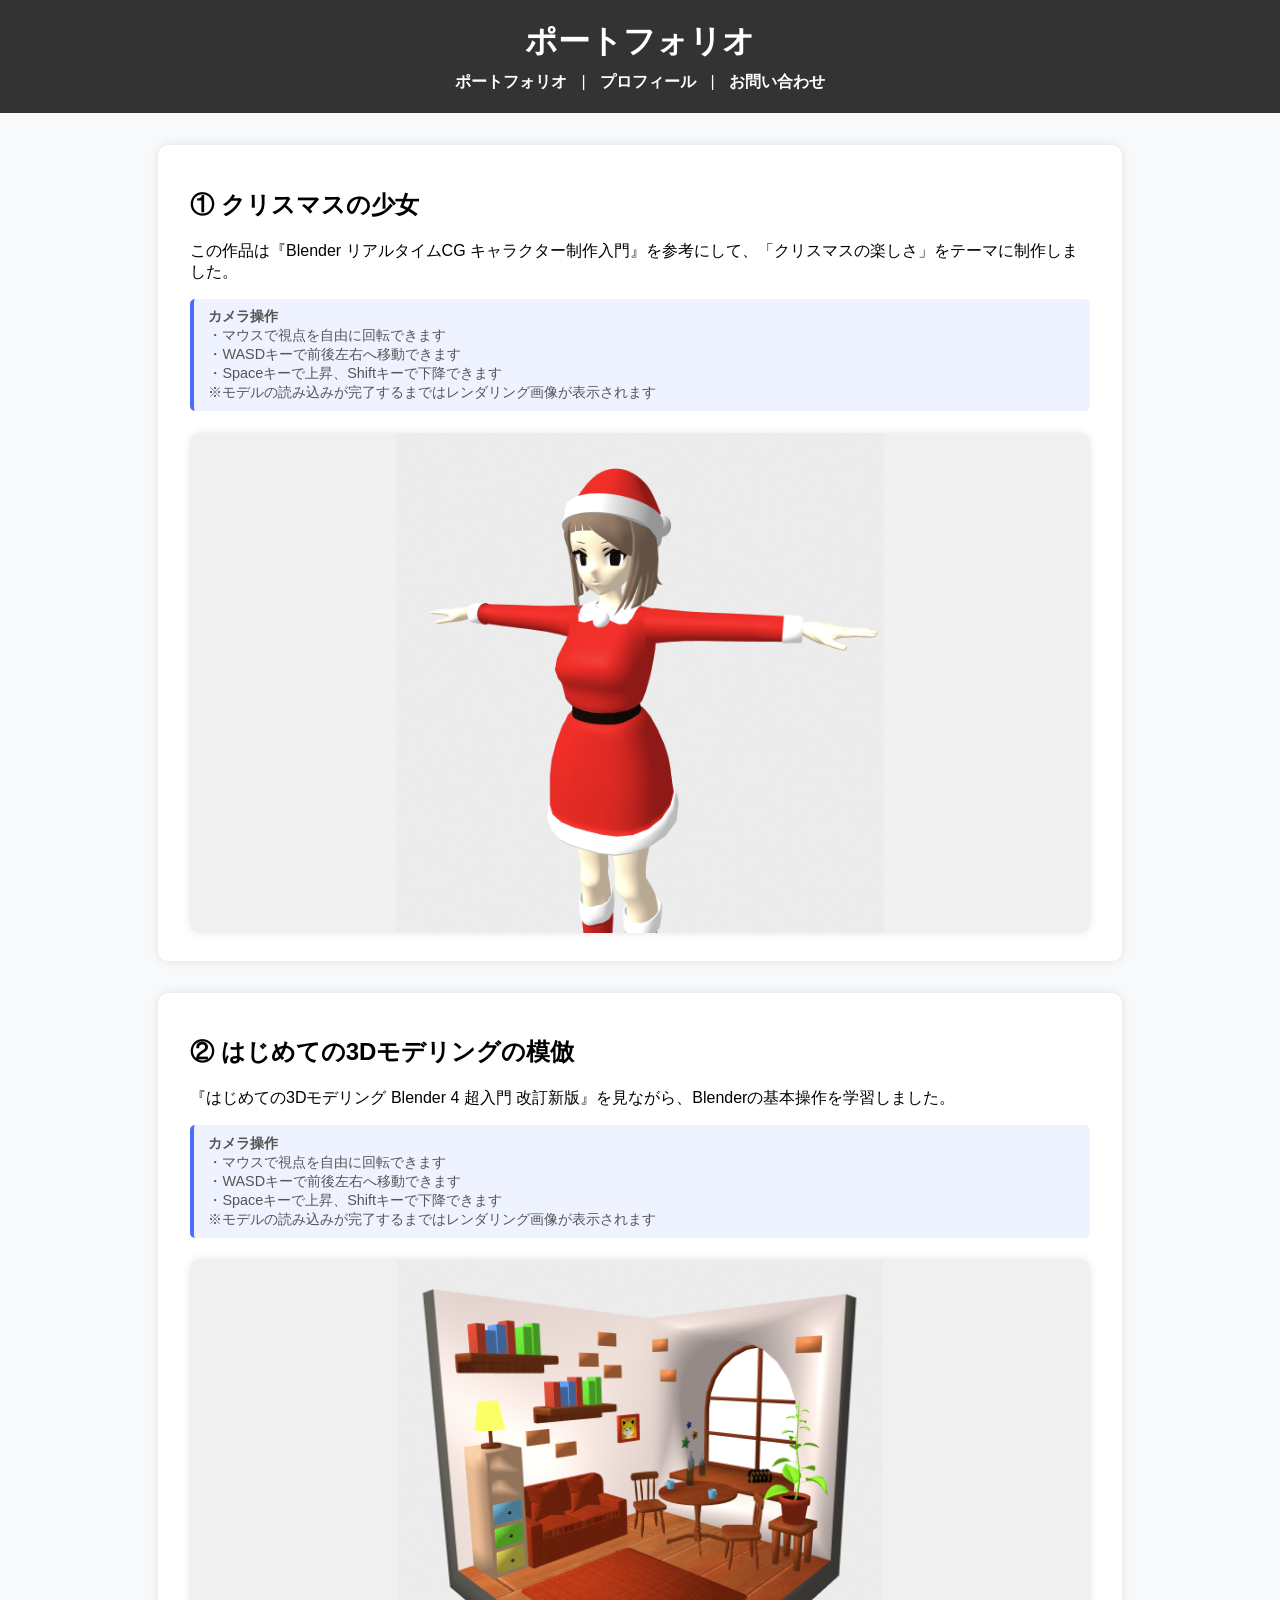
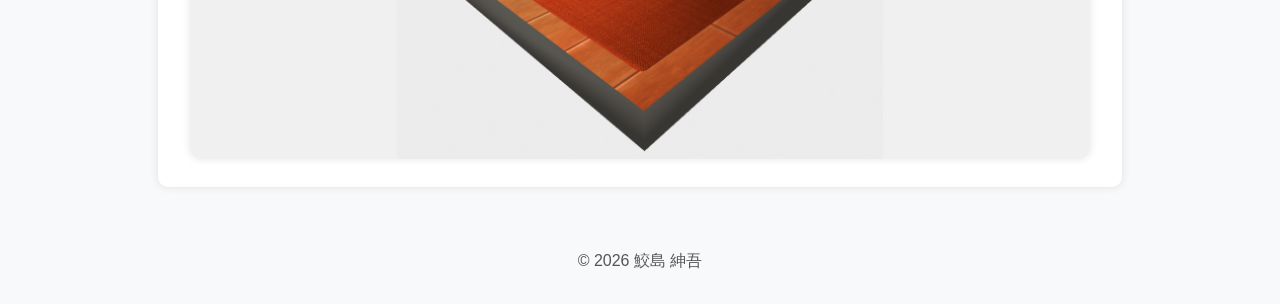
==== index.html @ ba3d9455 "202603082246 index.htmlの内容を変更ヘッダーを他のページと合わせる。プロフィールのページを中央揃え" ====
<!DOCTYPE html>
<html lang="ja">
<head>
  <meta charset="UTF-8">
  <title>ポートフォリオ</title>
  <link rel="stylesheet" href="style.css">
  <style>
    iframe {
      width: 100%;
      height: 500px;
      border: none;
      margin-top: 10px;
      border-radius: 10px;
    }
  </style>
</head>
<body>
  <header>
    <h1>ポートフォリオ</h1>
    <nav>
      <a href="index.html">ポートフォリオ</a> |
      <a href="profile.html">プロフィール</a> | 
      <a href="contact.html">お問い合わせ</a>
    </nav>
  </header>

  <section>
    <h2>① クリスマスの少女</h2>
    <p>この作品は『Blender リアルタイムCG キャラクター制作入門』を参考にして、「クリスマスの楽しさ」をテーマに制作しました。</p>
    <p class="camera-guide">
    <strong>カメラ操作</strong><br>
      ・マウスで視点を自由に回転できます<br>
      ・WASDキーで前後左右へ移動できます<br>
      ・Spaceキーで上昇、Shiftキーで下降できます<br>
      ※モデルの読み込みが完了するまではレンダリング画像が表示されます</p>

    <iframe src="scene1.html"></iframe>
  </section>

  <section>
    <h2>② はじめての3Dモデリングの模倣</h2>
    <p>『はじめての3Dモデリング Blender 4 超入門 改訂新版』を見ながら、Blenderの基本操作を学習しました。</p>
    <p class="camera-guide">
    <strong>カメラ操作</strong><br>
      ・マウスで視点を自由に回転できます<br>
      ・WASDキーで前後左右へ移動できます<br>
      ・Spaceキーで上昇、Shiftキーで下降できます<br>
      ※モデルの読み込みが完了するまではレンダリング画像が表示されます</p>

    <iframe src="scene2.html"></iframe>
  </section>

  <footer>
    <p>© 2026 鮫島 紳吾</p>
  </footer>
</body>
</html>
---- style.css ----
body {
  font-family: "Hiragino Kaku Gothic ProN", sans-serif;
  background: #f8f9fa;
  margin: 0;
  padding: 0;
}

header {
  text-align: center;
  background: #333;
  color: white;
  padding: 20px 0;
}

header h1{
  margin: 0;
}

section {
  max-width: 900px;
  margin: 2em auto;
  background: white;
  padding: 1.5em 2em;
  border-radius: 10px;
  box-shadow: 0 0 10px rgba(0,0,0,0.1);
}

/* プロフィールページ用 */
.profile-section{
  text-align: center;
}
.profile-section ul{
  list-style-position: inside;
  padding: 0;
}

/* ▼ カメラ説明文の見た目を整える */
.camera-guide {
  font-size: 0.9em;
  color: #555;
  background: #eef3ff;
  padding: 0.6em 1em;
  border-left: 4px solid #4a6cff;
  border-radius: 5px;
  margin-bottom: 0.8em;
}

/* ▼ iframe を綺麗に表示する */
iframe {
  width: 100%;
  height: 500px;
  border: none;
  border-radius: 10px;
  margin-top: 10px;
  box-shadow: 0 0 8px rgba(0,0,0,0.1);
}

/* footer */
footer {
  text-align: center;
  padding: 1em;
  color: #555;
}

/* ▼ ヘッダー内ナビゲーション */
nav {
  margin-top: 8px;
}

nav a {
  color: #fff;
  text-decoration: none;
  margin: 0 10px;
  font-weight: bold;
}

nav a:hover {
  text-decoration: underline;
}
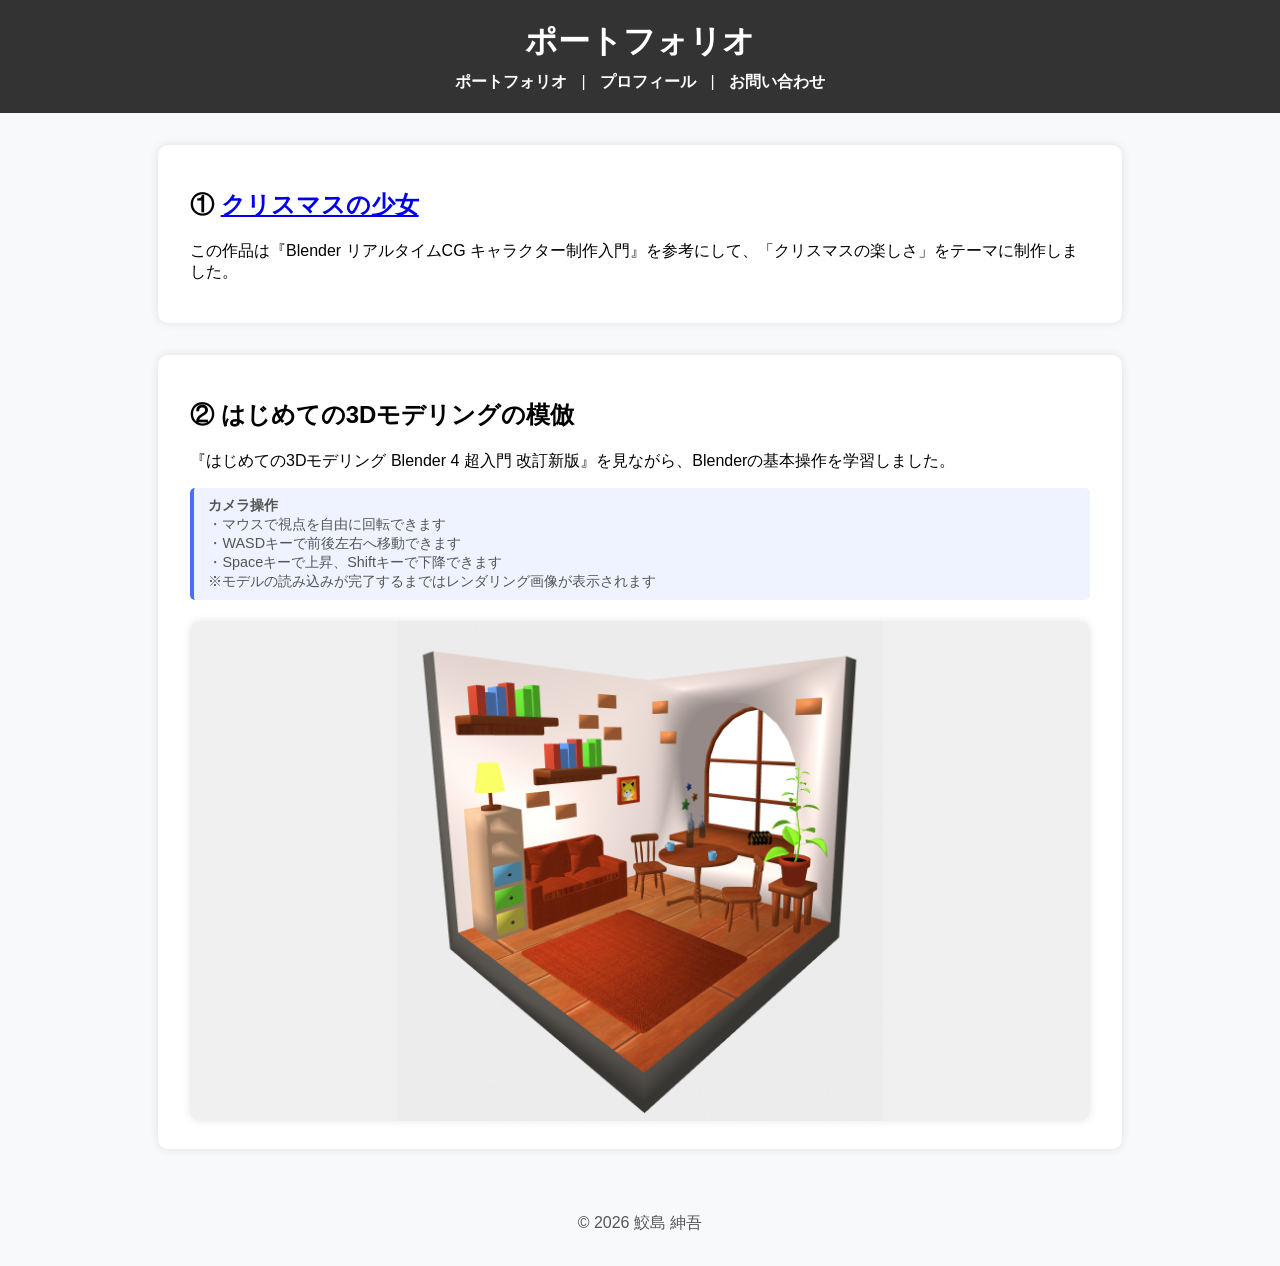
==== commit 9d28ad3c: "202603082330 作品別に表示されるものを３Dビューのところを削除" ====
--- a/index.html
+++ b/index.html
@@ -25,16 +25,8 @@
   </header>
 
   <section>
-    <h2>① クリスマスの少女</h2>
+    <h2>① <a href="works/christmas-girl.html">クリスマスの少女</a></h2>
     <p>この作品は『Blender リアルタイムCG キャラクター制作入門』を参考にして、「クリスマスの楽しさ」をテーマに制作しました。</p>
-    <p class="camera-guide">
-    <strong>カメラ操作</strong><br>
-      ・マウスで視点を自由に回転できます<br>
-      ・WASDキーで前後左右へ移動できます<br>
-      ・Spaceキーで上昇、Shiftキーで下降できます<br>
-      ※モデルの読み込みが完了するまではレンダリング画像が表示されます</p>
-
-    <iframe src="scene1.html"></iframe>
   </section>
 
   <section>
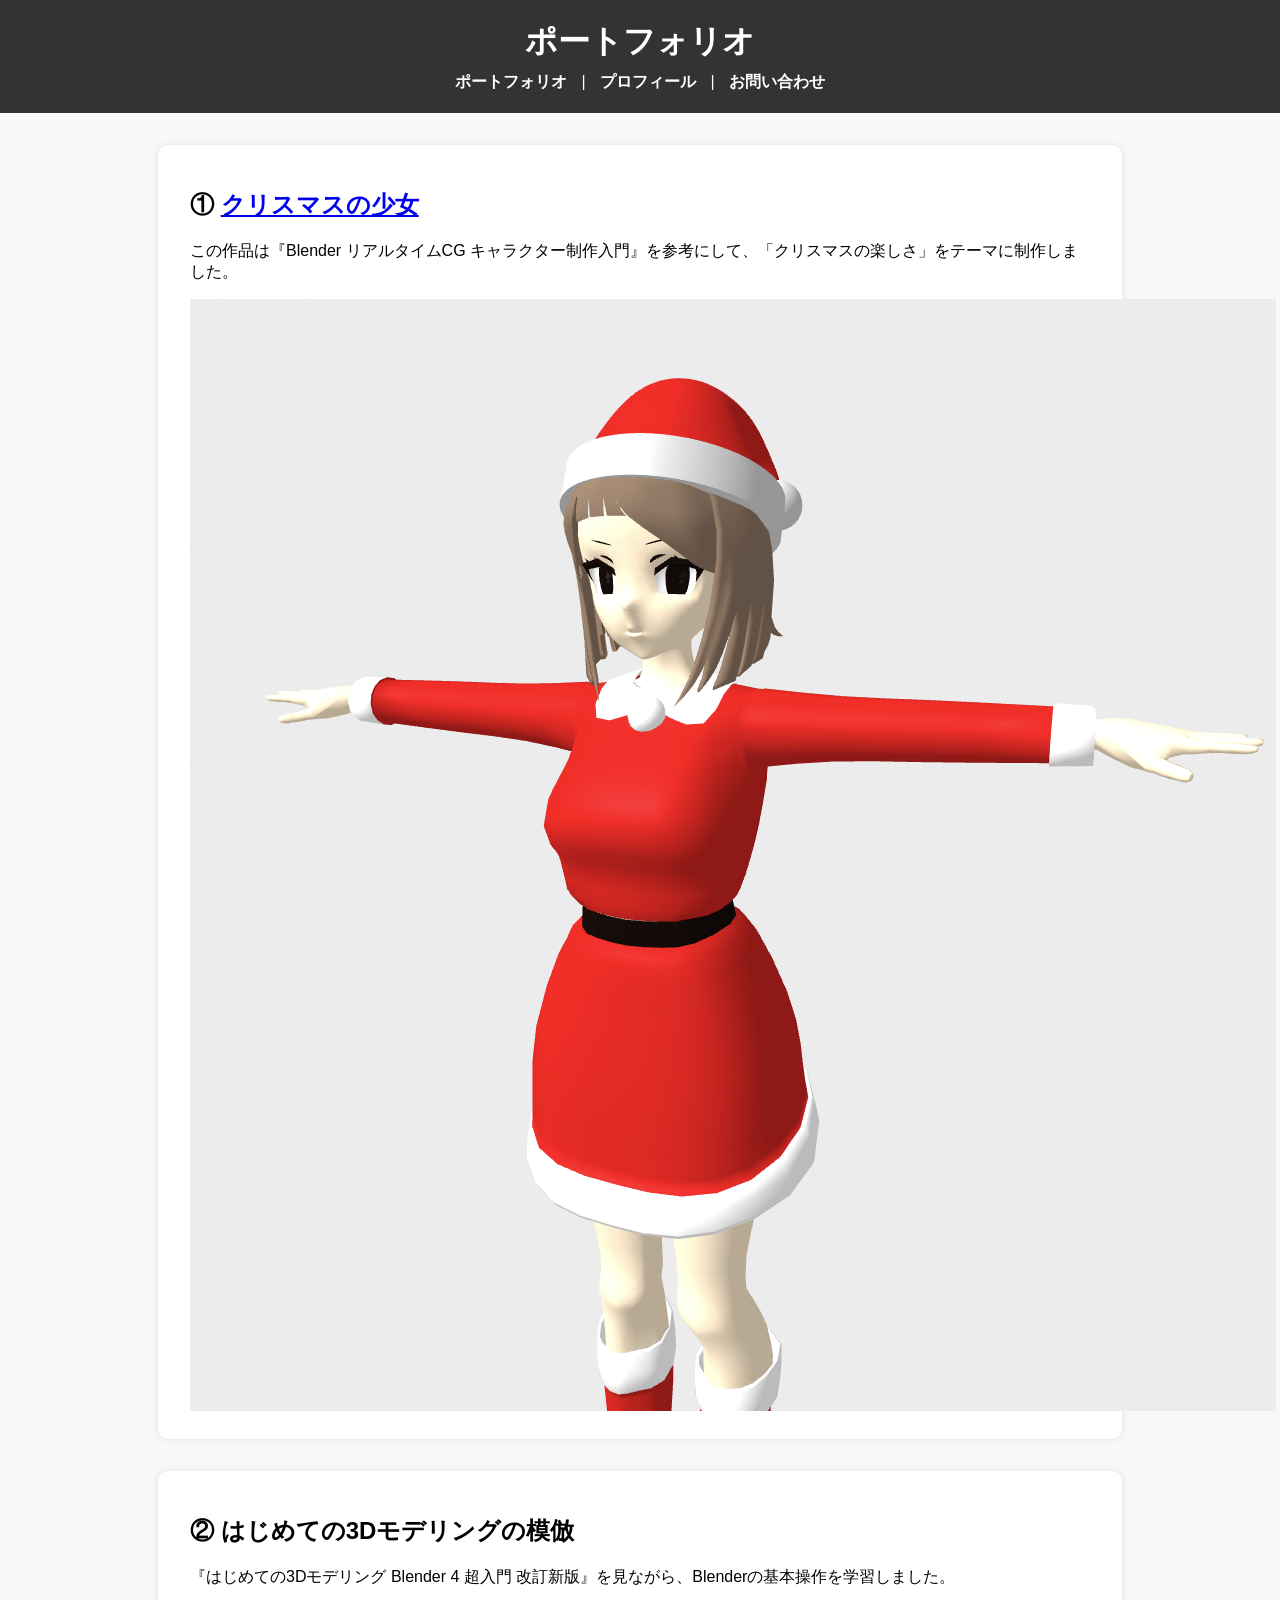
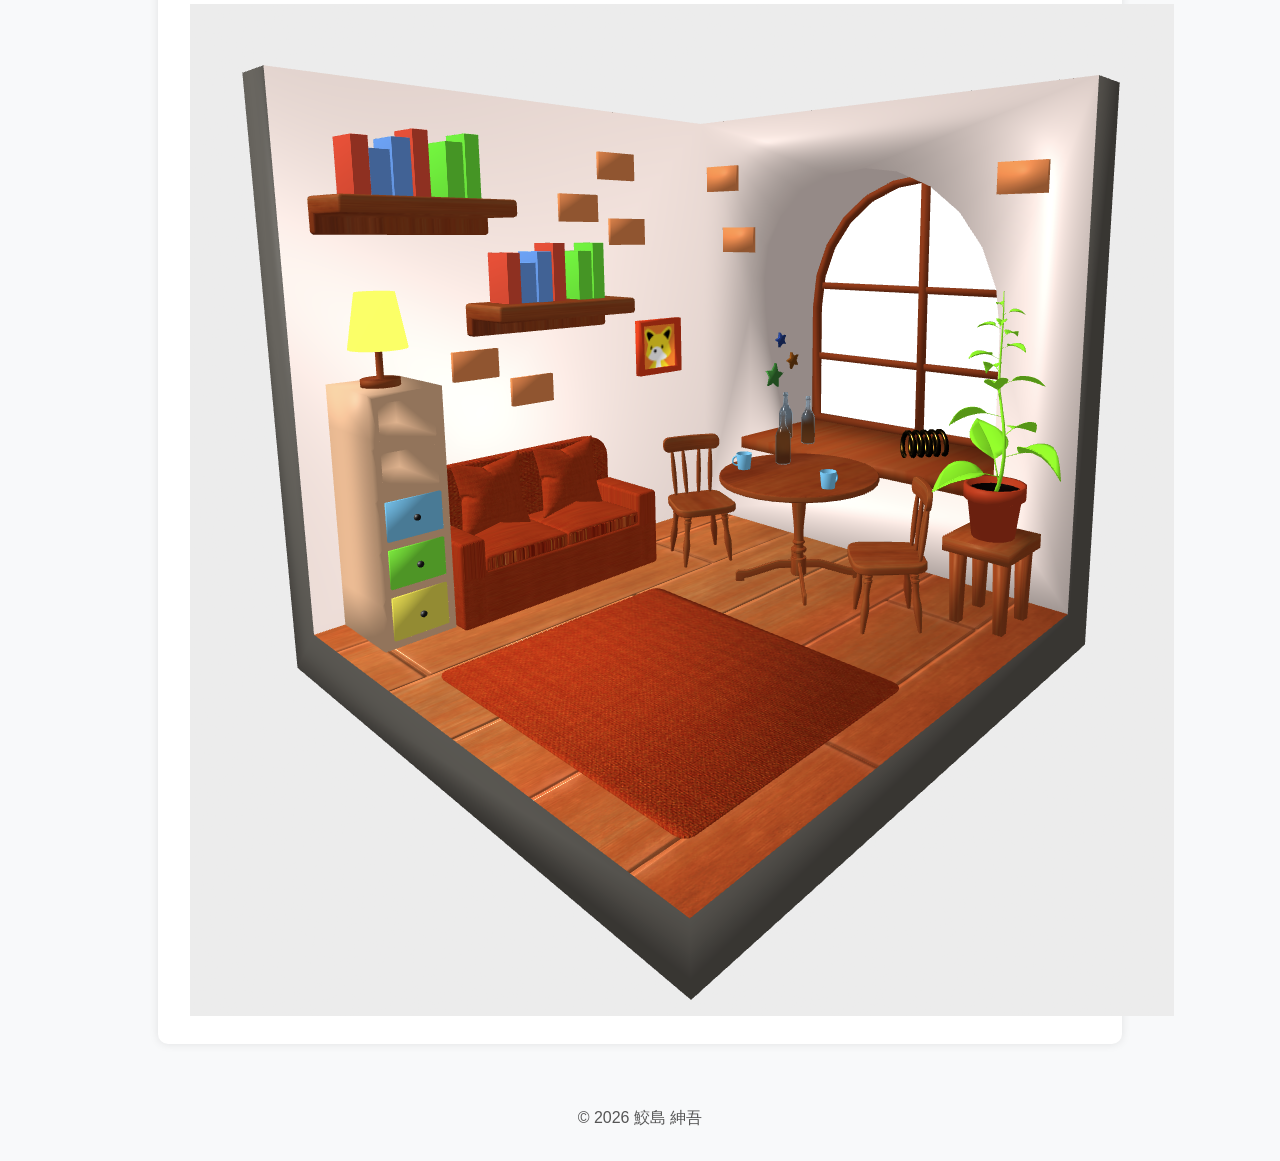
==== commit b68a0a04: "202603082348 ポートフォリオのページを変更" ====
--- a/index.html
+++ b/index.html
@@ -27,19 +27,13 @@
   <section>
     <h2>① <a href="works/christmas-girl.html">クリスマスの少女</a></h2>
     <p>この作品は『Blender リアルタイムCG キャラクター制作入門』を参考にして、「クリスマスの楽しさ」をテーマに制作しました。</p>
+    <img src="assets/model1_preview.png" alt="クリスマスの少女">
   </section>
 
   <section>
     <h2>② はじめての3Dモデリングの模倣</h2>
     <p>『はじめての3Dモデリング Blender 4 超入門 改訂新版』を見ながら、Blenderの基本操作を学習しました。</p>
-    <p class="camera-guide">
-    <strong>カメラ操作</strong><br>
-      ・マウスで視点を自由に回転できます<br>
-      ・WASDキーで前後左右へ移動できます<br>
-      ・Spaceキーで上昇、Shiftキーで下降できます<br>
-      ※モデルの読み込みが完了するまではレンダリング画像が表示されます</p>
-
-    <iframe src="scene2.html"></iframe>
+    <img src="assets/model2_preview.png" alt="部屋のモデリング">
   </section>
 
   <footer>
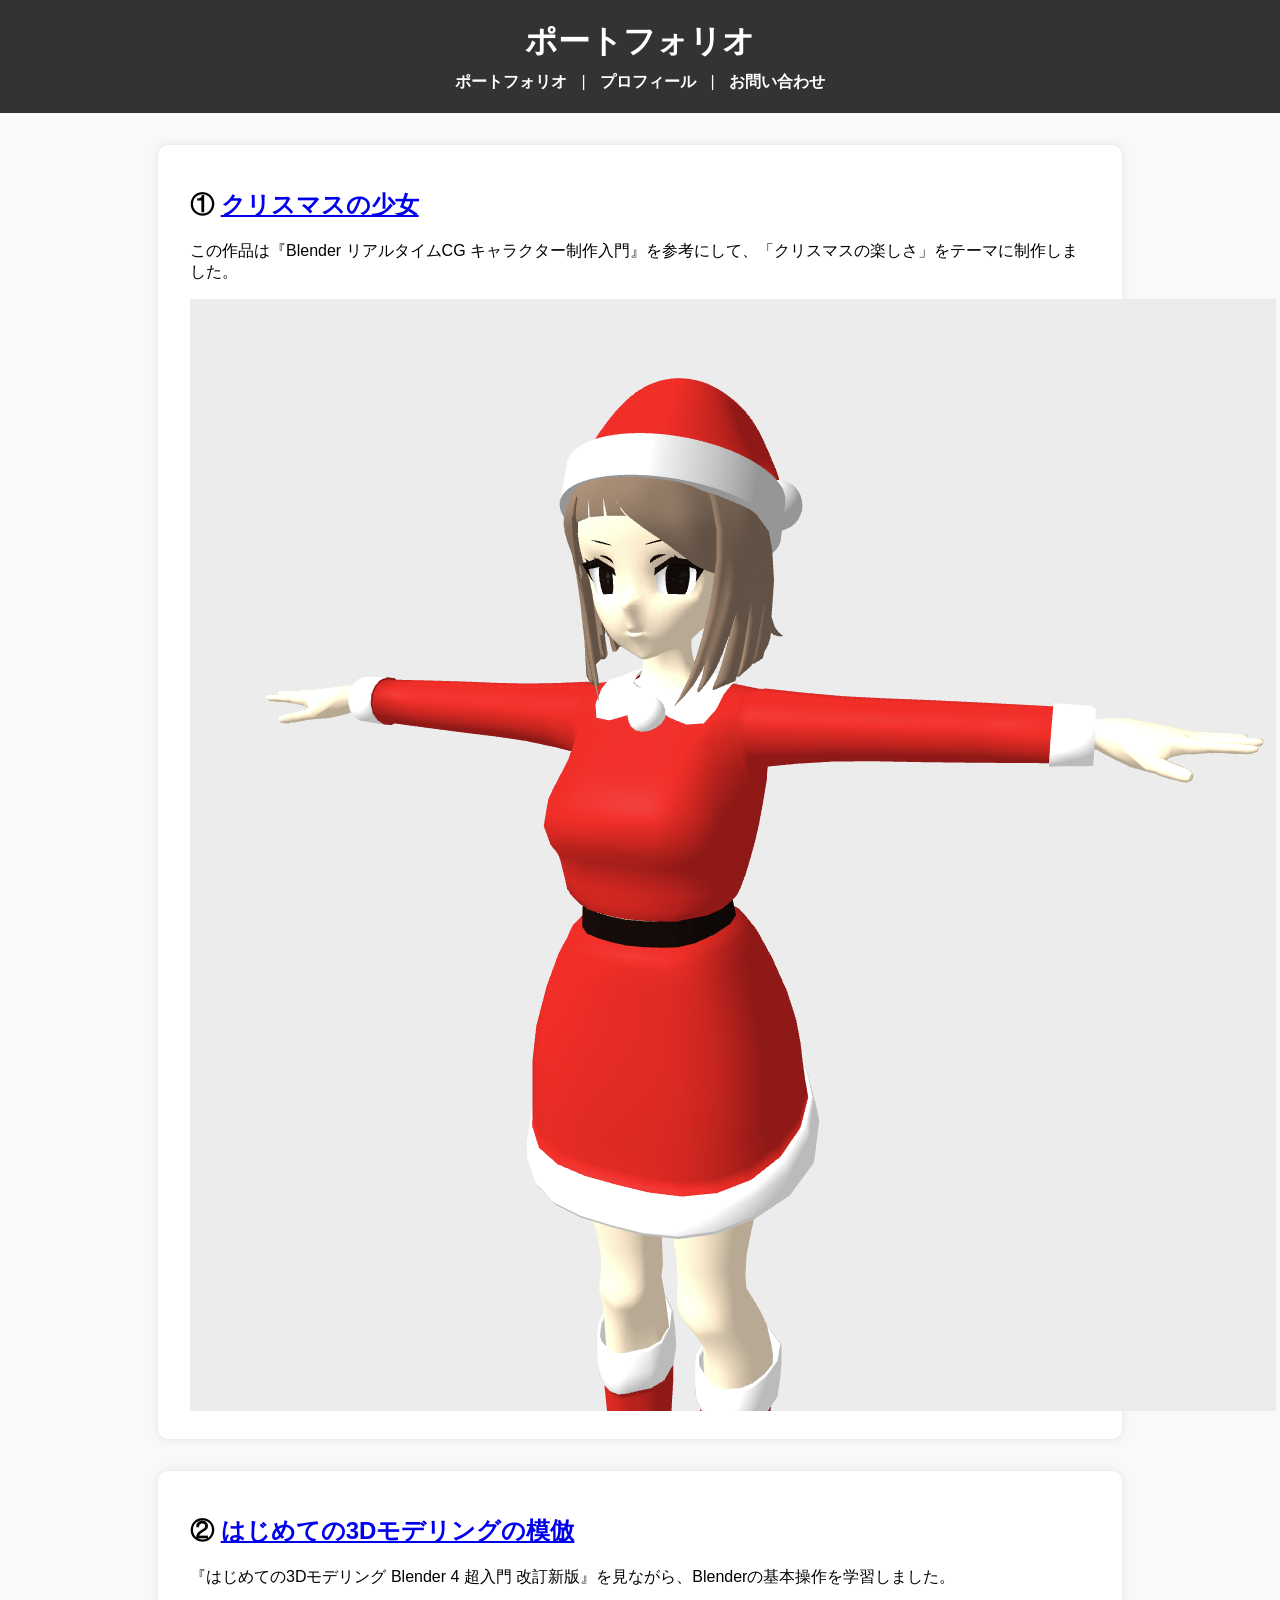
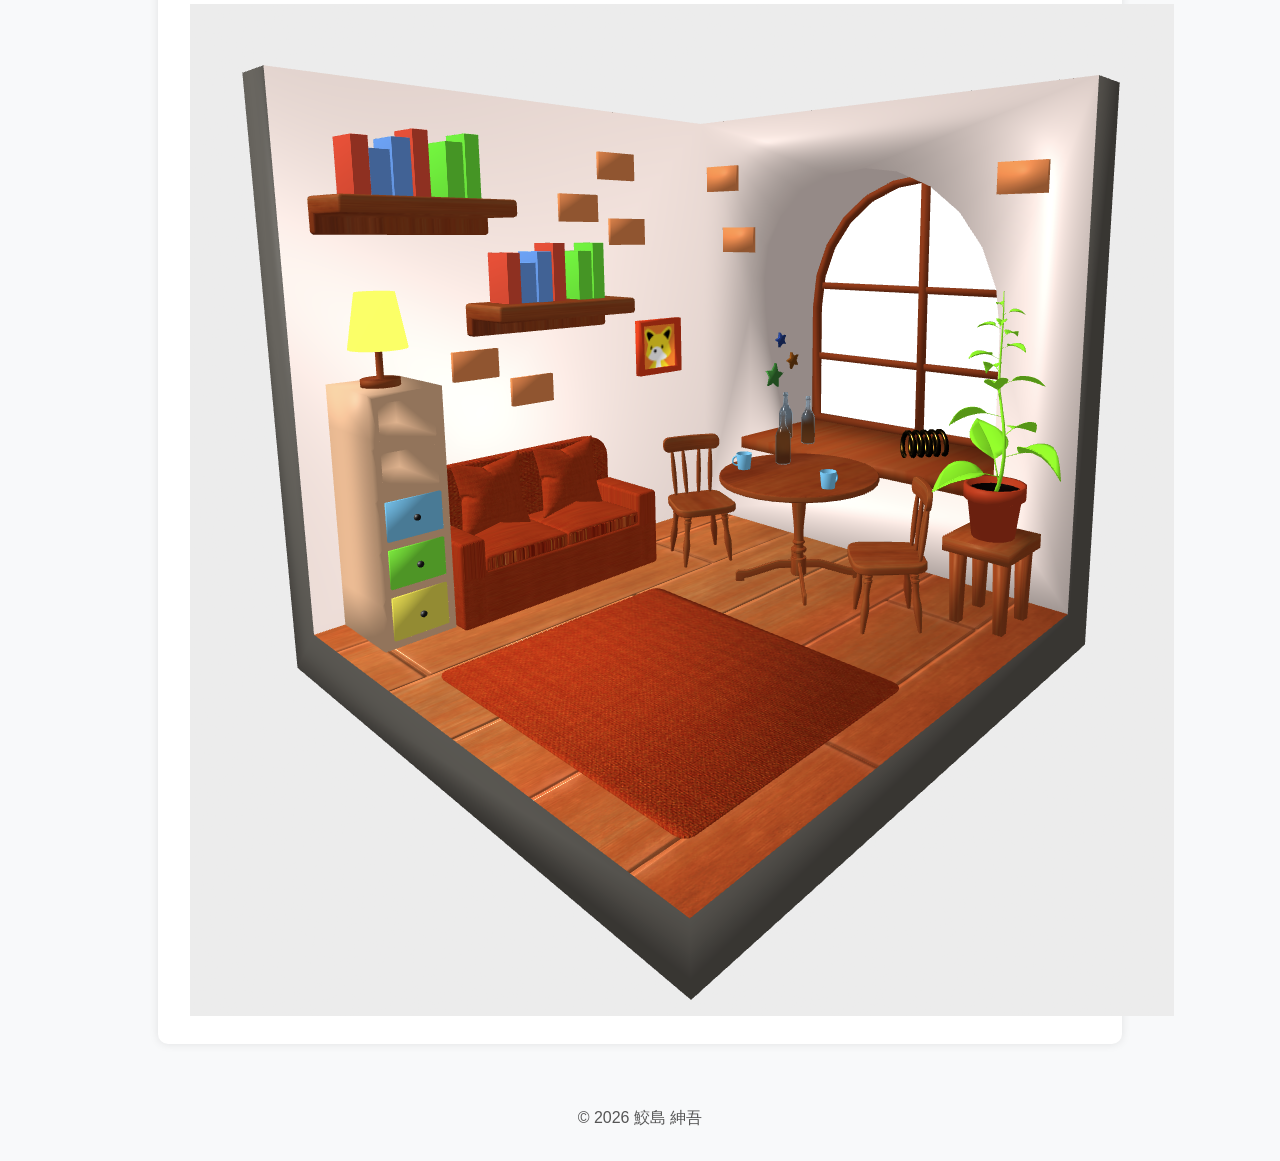
==== commit b1c5ebe4: "202603090015 部屋のモデリングのページを新規作成" ====
--- a/index.html
+++ b/index.html
@@ -31,7 +31,7 @@
   </section>
 
   <section>
-    <h2>② はじめての3Dモデリングの模倣</h2>
+    <h2>② <a href="works/roomModeling.html">はじめての3Dモデリングの模倣</a></h2>
     <p>『はじめての3Dモデリング Blender 4 超入門 改訂新版』を見ながら、Blenderの基本操作を学習しました。</p>
     <img src="assets/model2_preview.png" alt="部屋のモデリング">
   </section>
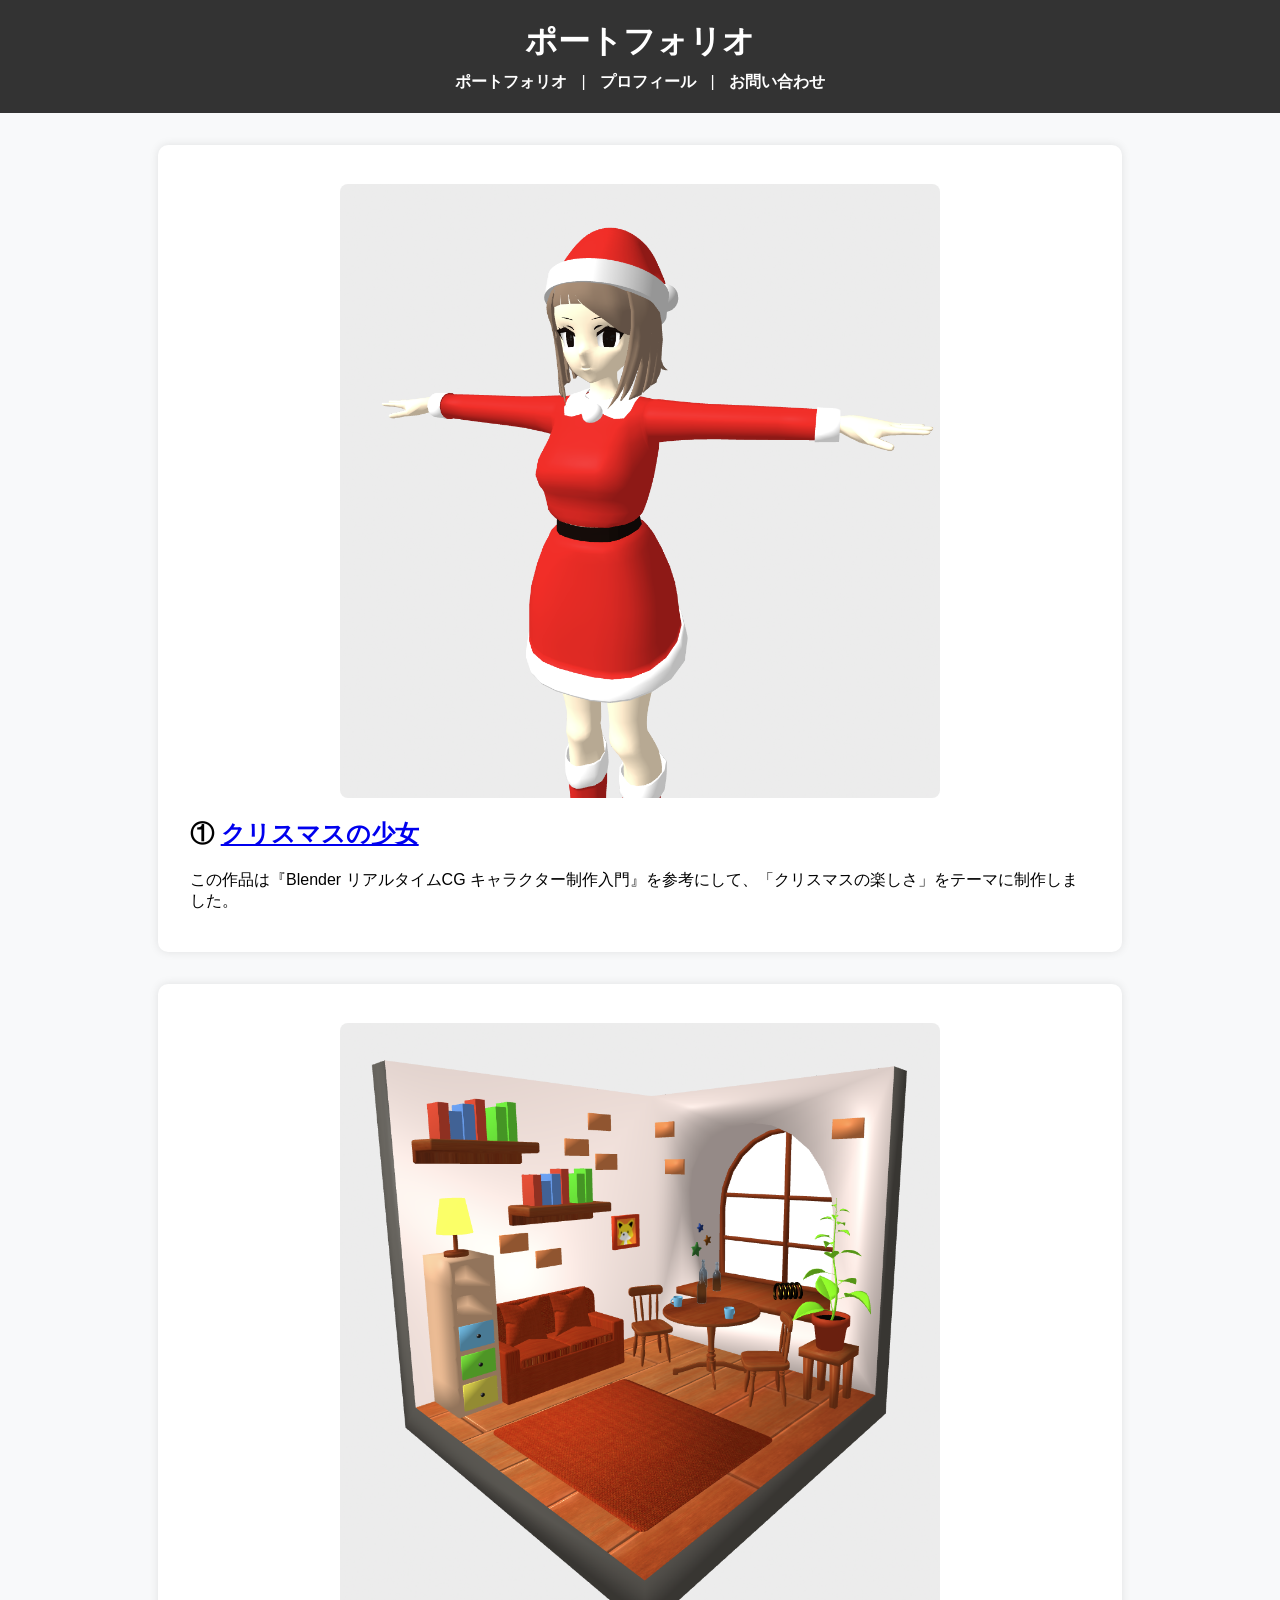
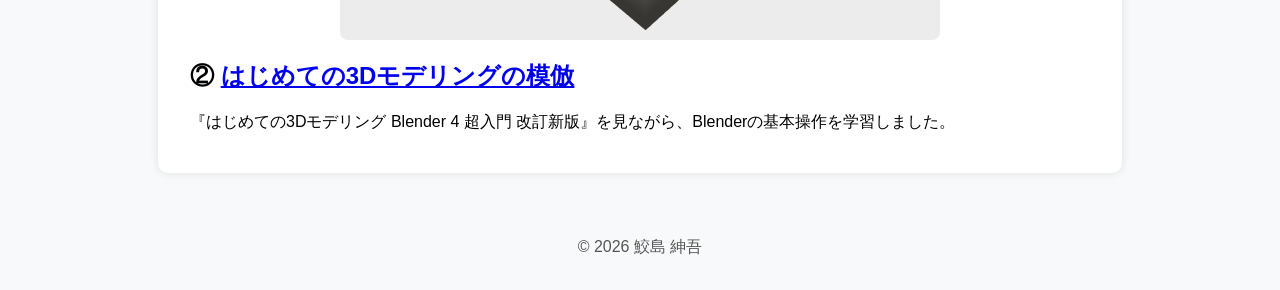
==== commit d009b4a9: "202603090028 白いカードからはみ出しているのを収める" ====
--- a/index.html
+++ b/index.html
@@ -25,15 +25,15 @@
   </header>
 
   <section>
+    <img src="assets/model1_preview.png" alt="クリスマスの少女">
     <h2>① <a href="works/christmas-girl.html">クリスマスの少女</a></h2>
     <p>この作品は『Blender リアルタイムCG キャラクター制作入門』を参考にして、「クリスマスの楽しさ」をテーマに制作しました。</p>
-    <img src="assets/model1_preview.png" alt="クリスマスの少女">
   </section>
 
   <section>
+    <img src="assets/model2_preview.png" alt="部屋のモデリング">
     <h2>② <a href="works/roomModeling.html">はじめての3Dモデリングの模倣</a></h2>
     <p>『はじめての3Dモデリング Blender 4 超入門 改訂新版』を見ながら、Blenderの基本操作を学習しました。</p>
-    <img src="assets/model2_preview.png" alt="部屋のモデリング">
   </section>
 
   <footer>
--- a/style.css
+++ b/style.css
@@ -23,6 +23,15 @@
   padding: 1.5em 2em;
   border-radius: 10px;
   box-shadow: 0 0 10px rgba(0,0,0,0.1);
+}
+
+section img {
+  width: 100%;
+  max-width: 600px;
+  height: auto;
+  display: block;
+  margin: 15px auto 0;
+  border-radius: 8px;
 }
 
 /* プロフィールページ用 */
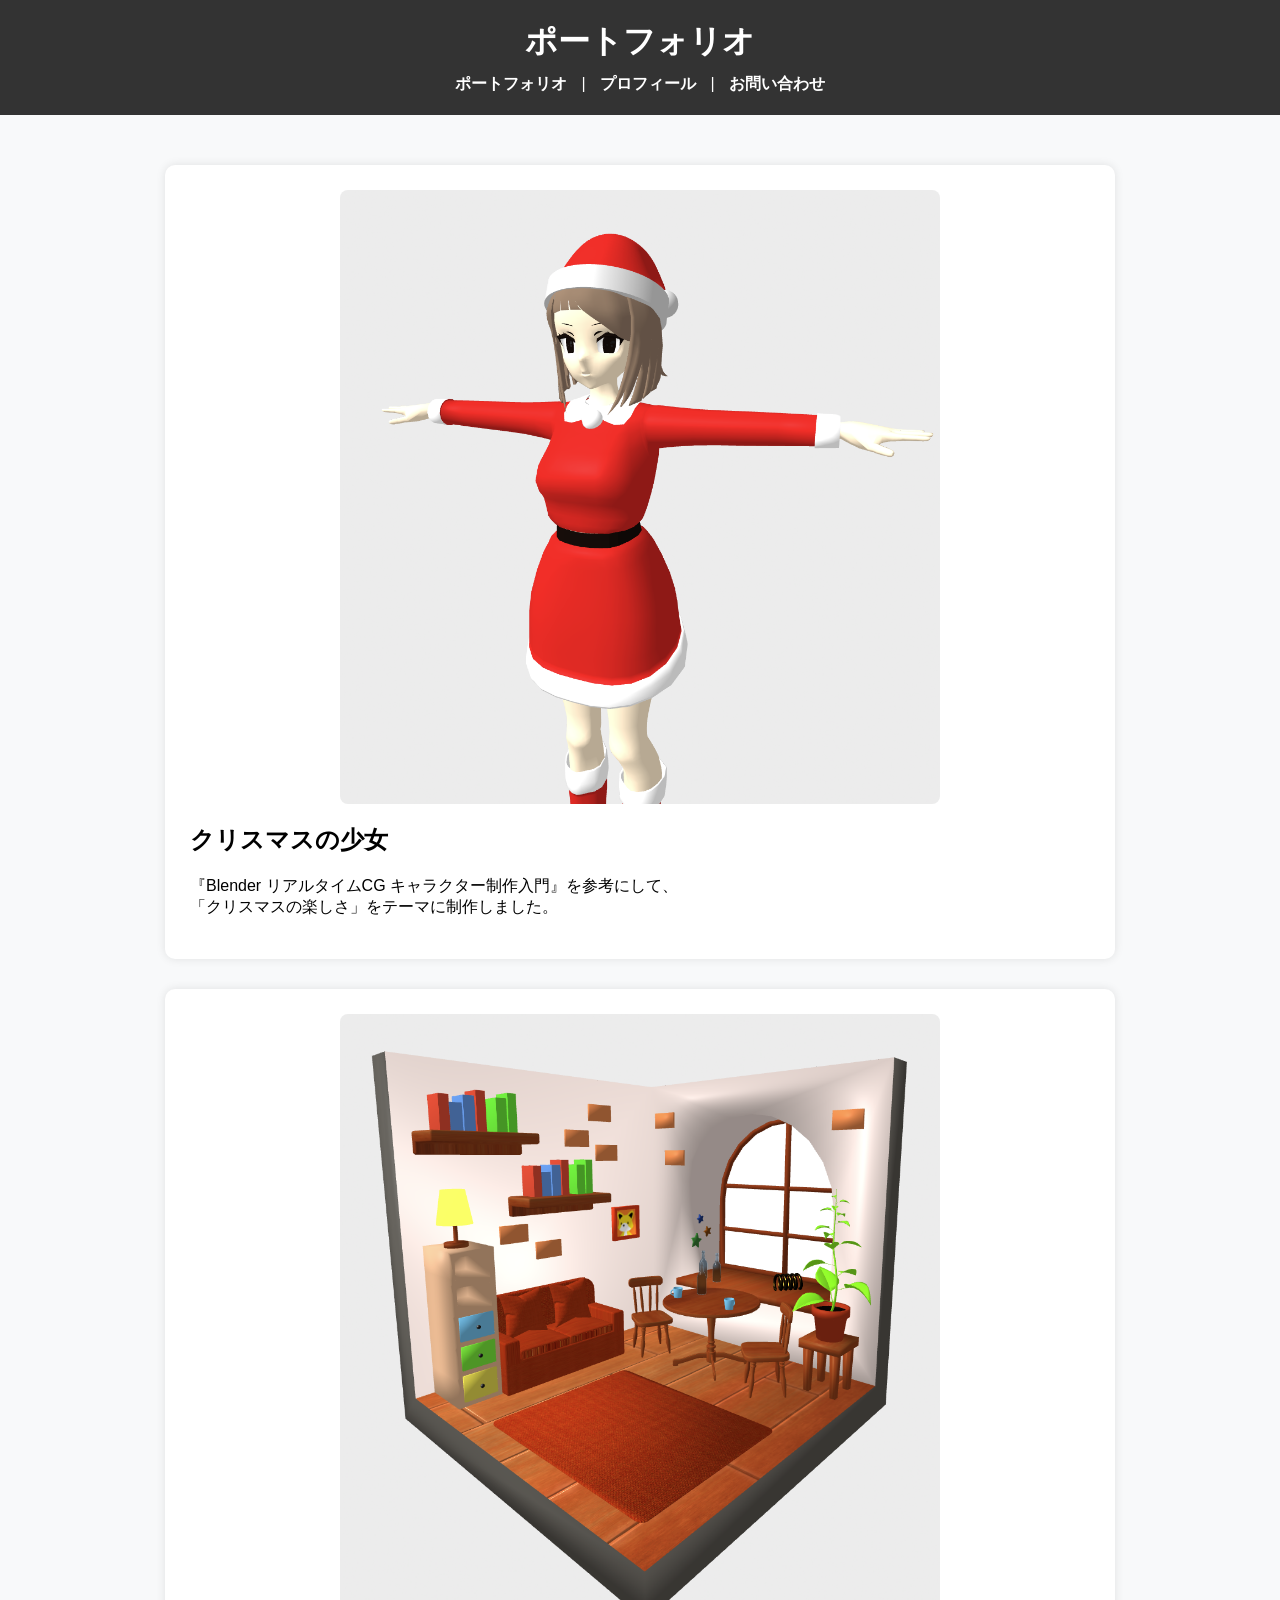
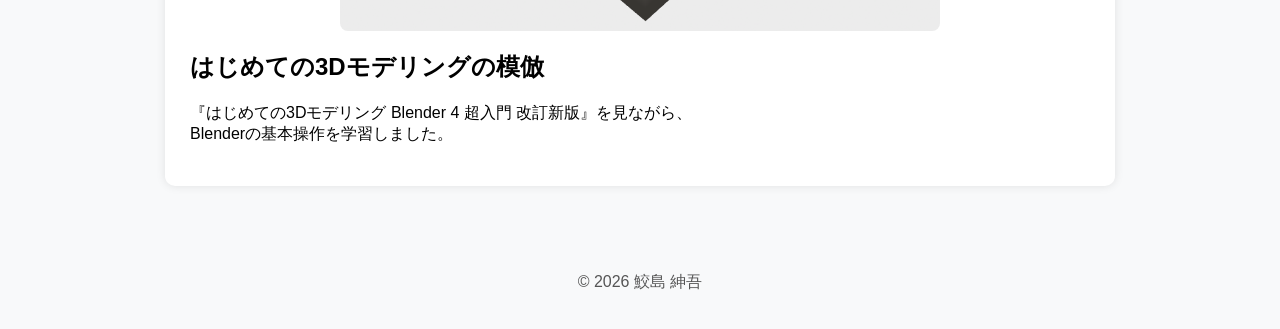
==== commit 7c500860: "202603090109 白いカードを作品カードにして見栄えが良くなるように変更" ====
--- a/index.html
+++ b/index.html
@@ -4,15 +4,6 @@
   <meta charset="UTF-8">
   <title>ポートフォリオ</title>
   <link rel="stylesheet" href="style.css">
-  <style>
-    iframe {
-      width: 100%;
-      height: 500px;
-      border: none;
-      margin-top: 10px;
-      border-radius: 10px;
-    }
-  </style>
 </head>
 <body>
   <header>
@@ -24,17 +15,29 @@
     </nav>
   </header>
 
-  <section>
-    <img src="assets/model1_preview.png" alt="クリスマスの少女">
-    <h2>① <a href="works/christmas-girl.html">クリスマスの少女</a></h2>
-    <p>この作品は『Blender リアルタイムCG キャラクター制作入門』を参考にして、「クリスマスの楽しさ」をテーマに制作しました。</p>
-  </section>
-
-  <section>
-    <img src="assets/model2_preview.png" alt="部屋のモデリング">
-    <h2>② <a href="works/roomModeling.html">はじめての3Dモデリングの模倣</a></h2>
-    <p>『はじめての3Dモデリング Blender 4 超入門 改訂新版』を見ながら、Blenderの基本操作を学習しました。</p>
-  </section>
+  <main>
+    <section class="work-card">
+      <a href="works/christmas-girl.html" class="work-link">
+        <img src="assets/model1_preview.png" alt="クリスマスの少女">
+        <h2>クリスマスの少女</h2>
+        <p>
+          『Blender リアルタイムCG キャラクター制作入門』を参考にして、<br>
+          「クリスマスの楽しさ」をテーマに制作しました。
+        </p>
+      </a>
+    </section>
+  
+    <section class="work-card">
+      <a href="works/roomModeling.html" class="work-link">
+        <img src="assets/model2_preview.png" alt="部屋のモデリング">
+        <h2>はじめての3Dモデリングの模倣</h2>
+        <p>
+          『はじめての3Dモデリング Blender 4 超入門 改訂新版』を見ながら、<br>
+          Blenderの基本操作を学習しました。
+        </p>
+      </a>
+    </section>
+  </main>
 
   <footer>
     <p>© 2026 鮫島 紳吾</p>
--- a/style.css
+++ b/style.css
@@ -16,22 +16,63 @@
   margin: 0;
 }
 
-section {
+/* ▼ ヘッダー内ナビゲーション */
+nav {
+  margin-top: 10px;
+}
+
+nav a {
+  color: white;
+  text-decoration: none;
+  margin: 0 10px;
+  font-weight: bold;
+}
+
+nav a:hover {
+  text-decoration: underline;
+}
+
+/* main */
+main{
+  padding: 20px;
+}
+
+/* 作品カード */
+.work-card{
   max-width: 900px;
-  margin: 2em auto;
+  margin: 30px auto;
   background: white;
-  padding: 1.5em 2em;
+  padding: 25px;
   border-radius: 10px;
   box-shadow: 0 0 10px rgba(0,0,0,0.1);
+  transition: transform 0.2s;
 }
 
-section img {
+.work-card:hover{
+  transform:translateY(-5px);
+}
+
+/* リンク全体クリック */
+.work-link{
+  text-decoration: none;
+  color: inherit;
+  display: block;
+}
+
+/* サムネイル */
+.work-card img{
   width: 100%;
   max-width: 600px;
-  height: auto;
   display: block;
-  margin: 15px auto 0;
+  margin: 0 auto 15px;
   border-radius: 8px;
+}
+
+/* footer */
+footer {
+  text-align: center;
+  padding: 20px;
+  color: #555;
 }
 
 /* プロフィールページ用 */
@@ -43,15 +84,13 @@
   padding: 0;
 }
 
-/* ▼ カメラ説明文の見た目を整える */
-.camera-guide {
-  font-size: 0.9em;
-  color: #555;
-  background: #eef3ff;
-  padding: 0.6em 1em;
-  border-left: 4px solid #4a6cff;
-  border-radius: 5px;
-  margin-bottom: 0.8em;
+section {
+  max-width: 900px;
+  margin: 2em auto;
+  background: white;
+  padding: 1.5em 2em;
+  border-radius: 10px;
+  box-shadow: 0 0 10px rgba(0,0,0,0.1);
 }
 
 /* ▼ iframe を綺麗に表示する */
@@ -64,26 +103,13 @@
   box-shadow: 0 0 8px rgba(0,0,0,0.1);
 }
 
-/* footer */
-footer {
-  text-align: center;
-  padding: 1em;
+/* ▼ カメラ説明文の見た目を整える */
+.camera-guide {
+  font-size: 0.9em;
   color: #555;
+  background: #eef3ff;
+  padding: 10px;
+  border-left: 4px solid #4a6cff;
+  border-radius: 5px;
+  margin-bottom: 10px;
 }
-
-/* ▼ ヘッダー内ナビゲーション */
-nav {
-  margin-top: 8px;
-}
-
-nav a {
-  color: #fff;
-  text-decoration: none;
-  margin: 0 10px;
-  font-weight: bold;
-}
-
-nav a:hover {
-  text-decoration: underline;
-}
-
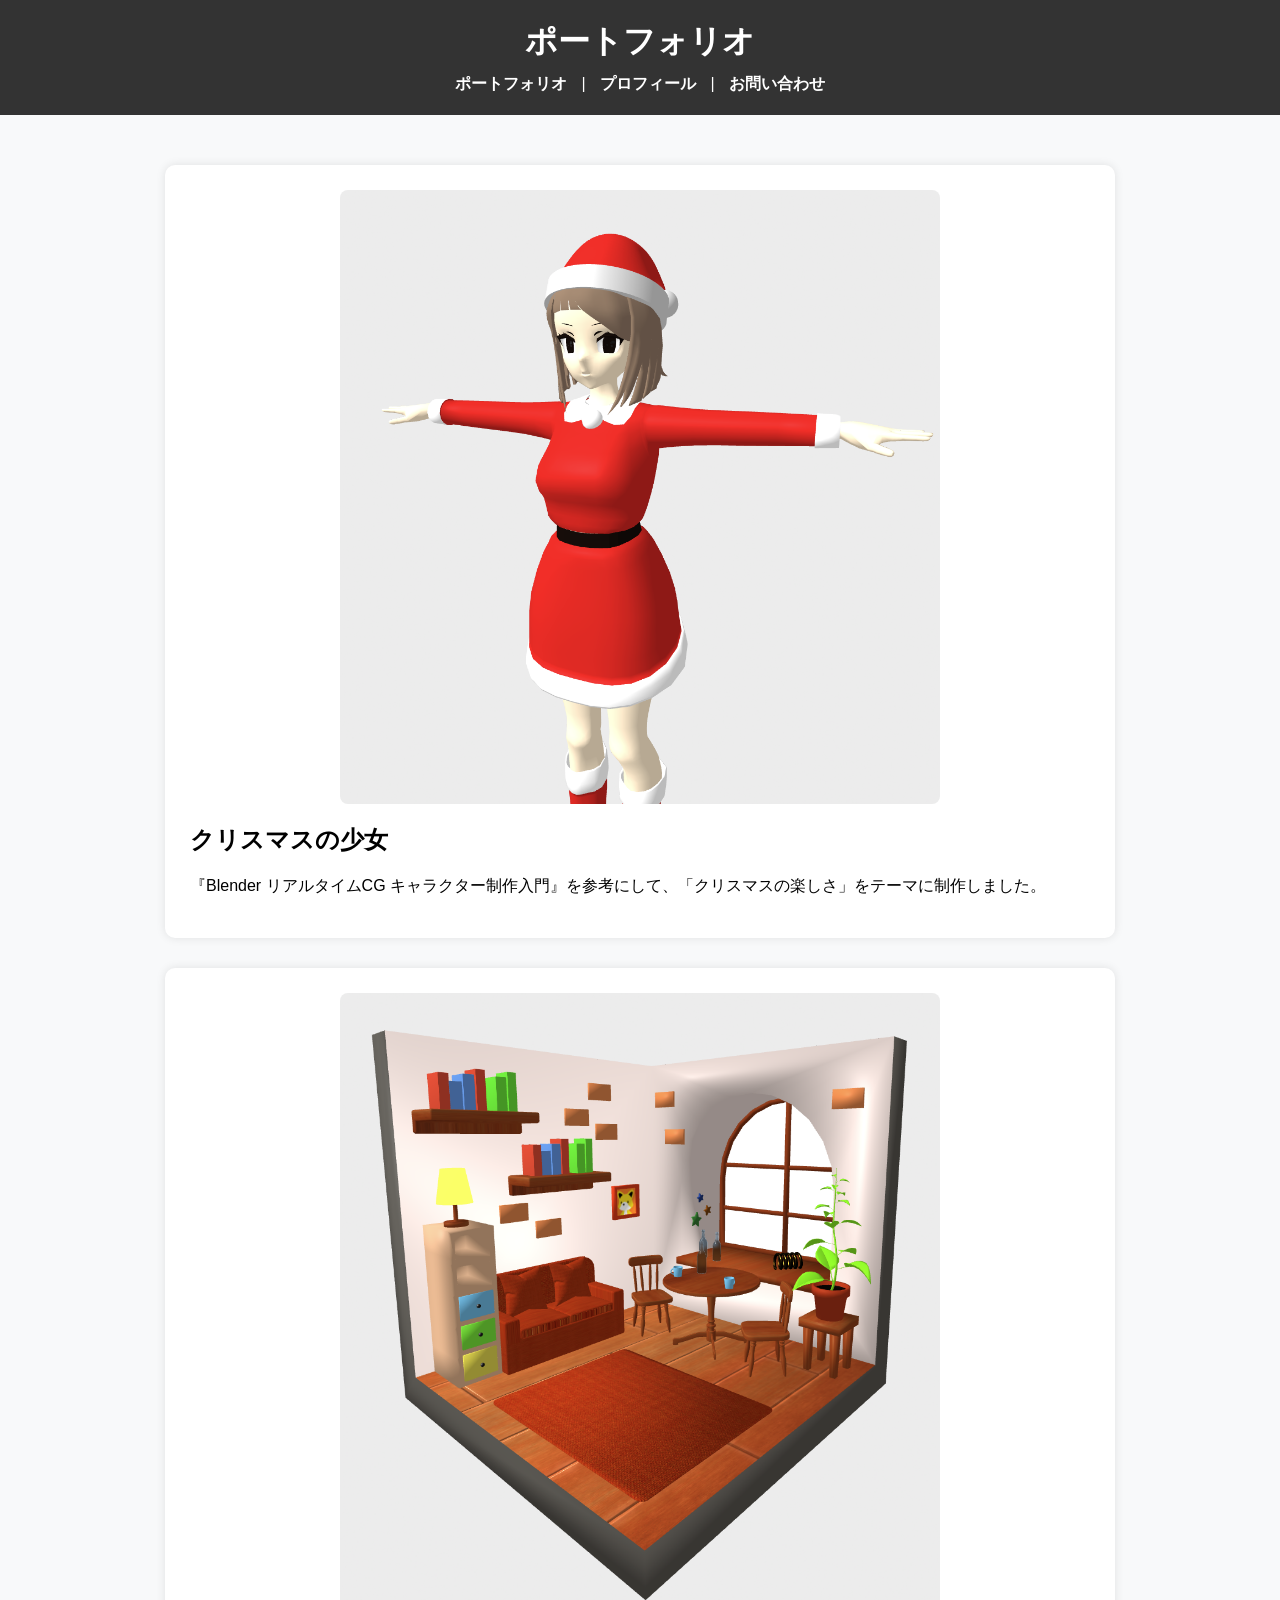
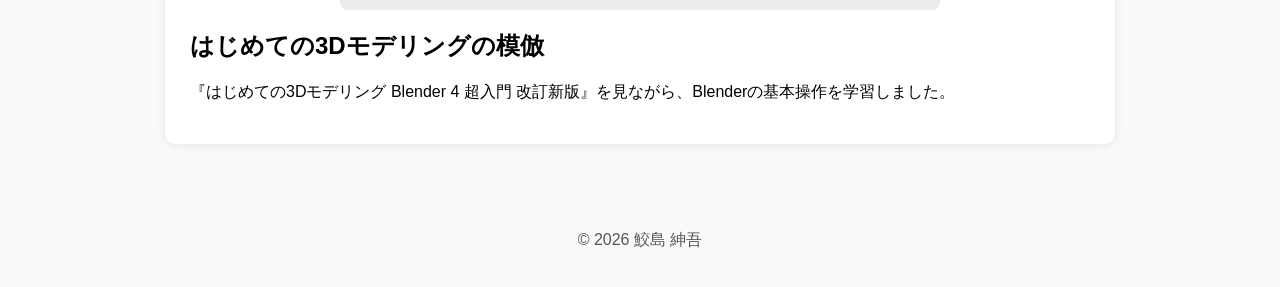
==== commit ca192e0c: "2026030901027 キャラクターモデリングのページで画像を挿入" ====
--- a/index.html
+++ b/index.html
@@ -21,8 +21,7 @@
         <img src="assets/model1_preview.png" alt="クリスマスの少女">
         <h2>クリスマスの少女</h2>
         <p>
-          『Blender リアルタイムCG キャラクター制作入門』を参考にして、<br>
-          「クリスマスの楽しさ」をテーマに制作しました。
+          『Blender リアルタイムCG キャラクター制作入門』を参考にして、「クリスマスの楽しさ」をテーマに制作しました。
         </p>
       </a>
     </section>
@@ -32,8 +31,7 @@
         <img src="assets/model2_preview.png" alt="部屋のモデリング">
         <h2>はじめての3Dモデリングの模倣</h2>
         <p>
-          『はじめての3Dモデリング Blender 4 超入門 改訂新版』を見ながら、<br>
-          Blenderの基本操作を学習しました。
+          『はじめての3Dモデリング Blender 4 超入門 改訂新版』を見ながら、Blenderの基本操作を学習しました。
         </p>
       </a>
     </section>
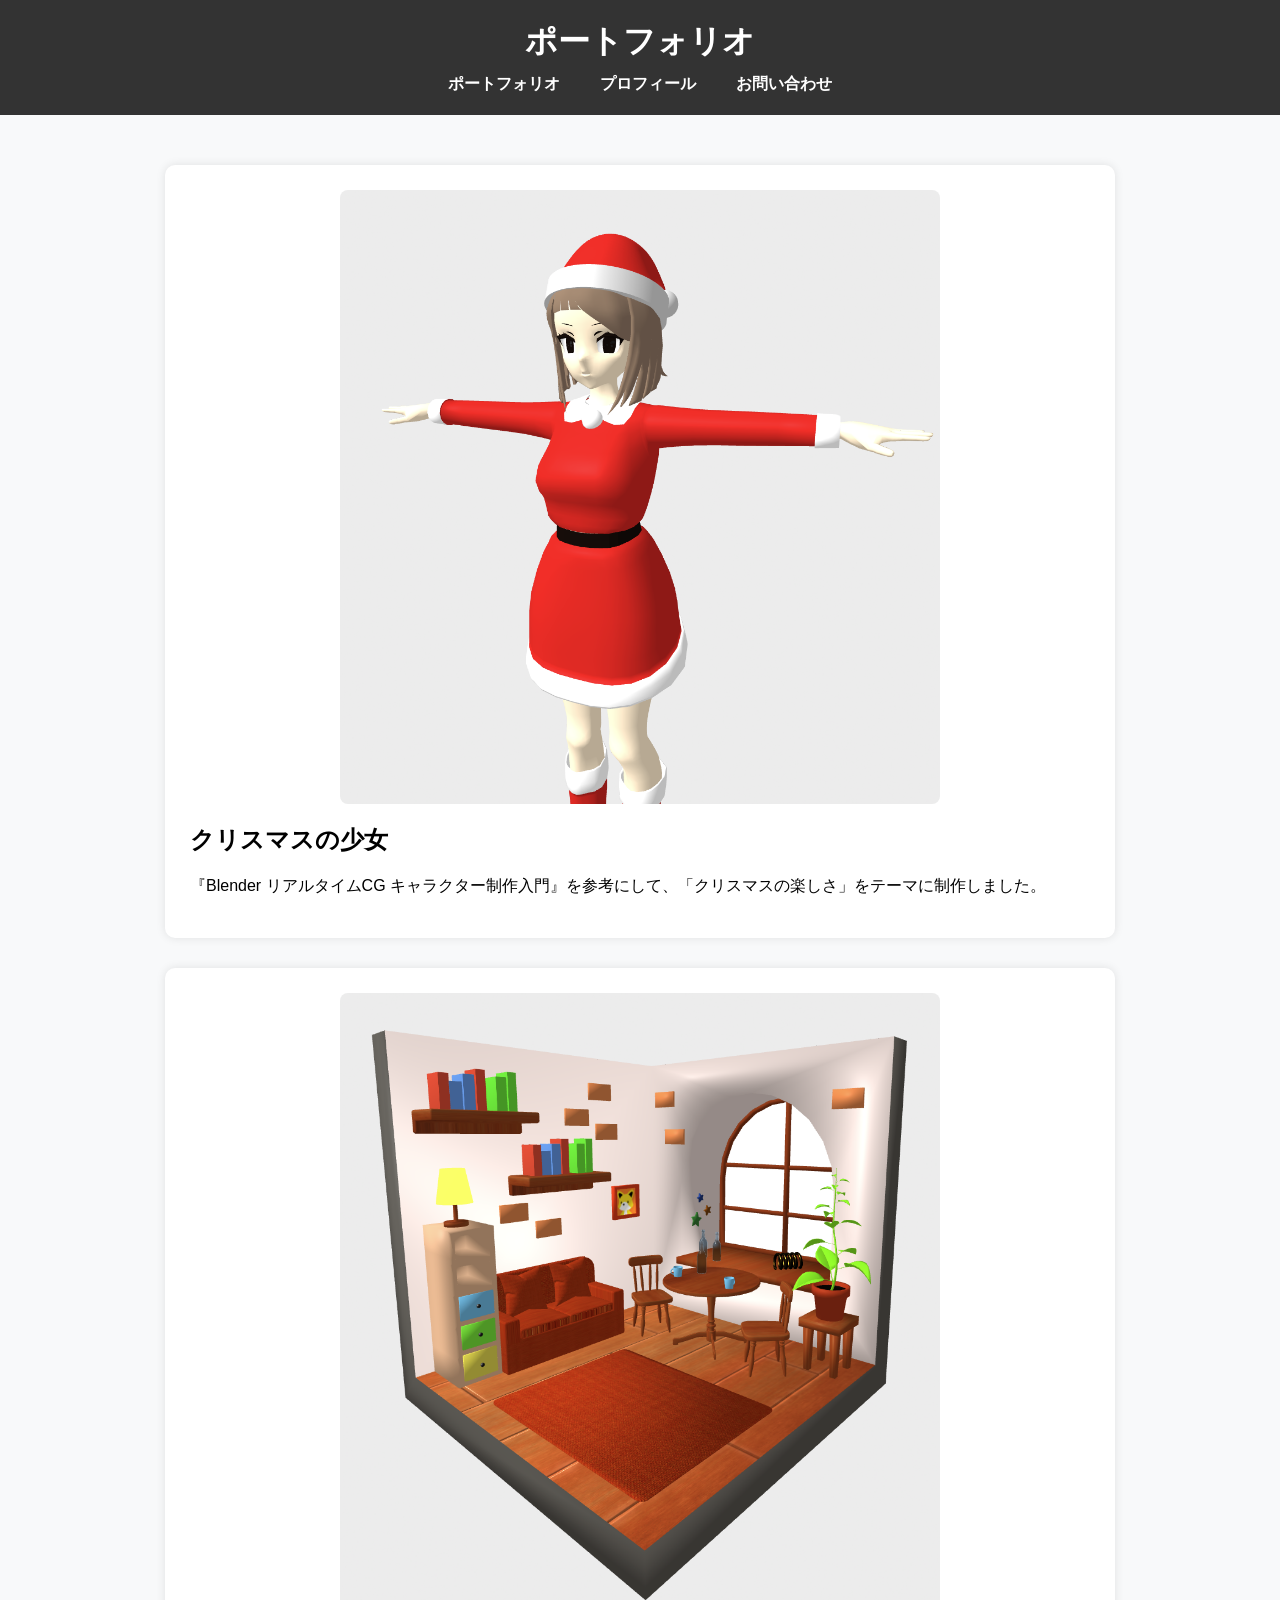
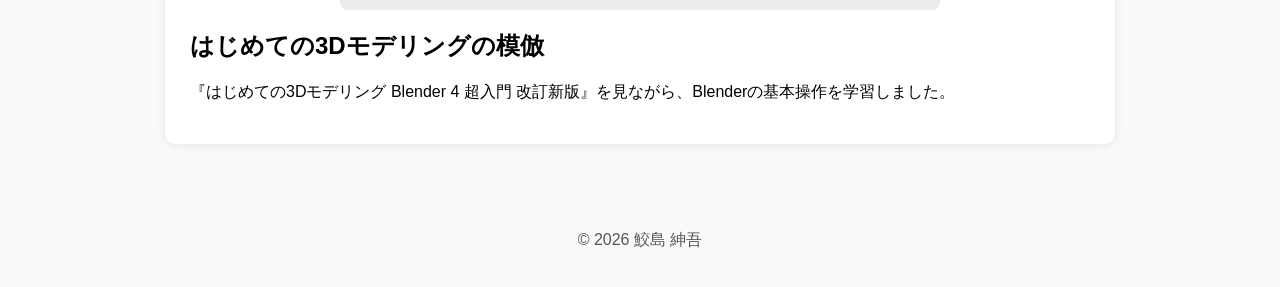
==== commit 4df31299: "202603092332 index.htmlのヘッダーのポートフォリオにカーソルを合わせると作品のタイトルのリストを表示" ====
--- a/index.html
+++ b/index.html
@@ -9,9 +9,17 @@
   <header>
     <h1>ポートフォリオ</h1>
     <nav>
-      <a href="index.html">ポートフォリオ</a> |
-      <a href="profile.html">プロフィール</a> | 
-      <a href="contact.html">お問い合わせ</a>
+      <ul class="menu">
+        <li class="dropdown">
+          <a href="index.html">ポートフォリオ</a>
+          <ul class="dropdown-menu">
+            <li><a href="works/christmas-girl.html">クリスマスの少女</a></li>
+            <li><a href="works/roomModeling.html">はじめての3Dモデリングの模倣</a></li>
+          </ul>
+        </li>
+        <li><a href="profile.html">プロフィール</a></li> 
+        <li><a href="contact.html">お問い合わせ</a></li>
+      </ul>
     </nav>
   </header>
 
--- a/style.css
+++ b/style.css
@@ -68,6 +68,15 @@
   border-radius: 8px;
 }
 
+/* 作品ページ画像 */
+section img{
+  width: 100%;
+  max-width: 700px;
+  display: block;
+  margin: 10px auto 20px;
+  border-radius: 8px;
+}
+
 /* footer */
 footer {
   text-align: center;
@@ -79,6 +88,7 @@
 .profile-section{
   text-align: center;
 }
+
 .profile-section ul{
   list-style-position: inside;
   padding: 0;
@@ -93,7 +103,7 @@
   box-shadow: 0 0 10px rgba(0,0,0,0.1);
 }
 
-/* ▼ iframe を綺麗に表示する */
+/* ▼ iframe を綺麗に表示する 共通*/
 iframe {
   width: 100%;
   height: 500px;
@@ -101,6 +111,11 @@
   border-radius: 10px;
   margin-top: 10px;
   box-shadow: 0 0 8px rgba(0,0,0,0.1);
+}
+
+/* Microsoft Forms用 */
+iframe.ms-form{
+  height: 900px;
 }
 
 /* ▼ カメラ説明文の見た目を整える */
@@ -113,3 +128,83 @@
   border-radius: 5px;
   margin-bottom: 10px;
 }
+
+/* 作品画像グリッド */
+.image-grid{
+  display: grid;
+  grid-template-columns: 1fr 1fr;
+  gap: 20px;
+  margin-top: 20px;
+}
+
+.image-card{
+  background: #fafafa;
+  padding: 10px;
+  border-radius: 8px;
+  text-align: center;
+}
+
+.image-card img{
+  width: 100%;
+  height: 420px;
+  object-fit: contain;
+}
+
+/* Side画像を中央配置 */
+.image-card.center{
+  grid-column: span 2;
+  max-width: 400px;
+  margin: auto;
+}
+
+/* メニュー */
+.menu{
+  list-style: none;
+  padding: 0;
+  margin: 10px 0 0;
+  display: flex;
+  justify-content: center;
+  gap: 20px;
+}
+
+.menu li{
+  position: relative;
+}
+
+.menu a{
+  color: white;
+  text-decoration: none;
+  font-weight: bold;
+}
+
+/* ドロップダウン */
+.dropdown-menu{
+  display: none;
+  position: absolute;
+  top: 30px;
+  left: 0;
+  background: white;
+  padding: 10px 0;
+  border-radius: 6px;
+  min-width: 200px;
+  box-shadow: 0 4px 10px rgba(0,0,0,0.2);
+}
+
+.dropdown-menu li{
+  list-style: none;
+}
+
+.dropdown-menu a{
+  color: black;
+  display: block;
+  padding: 8px 15px;
+}
+
+.dropdown-menu a:hover{
+  background: #f0f0f0;
+}
+
+/* hoverで表示 */
+.dropdown:hover .dropdown-menu{
+  display: block;
+}
